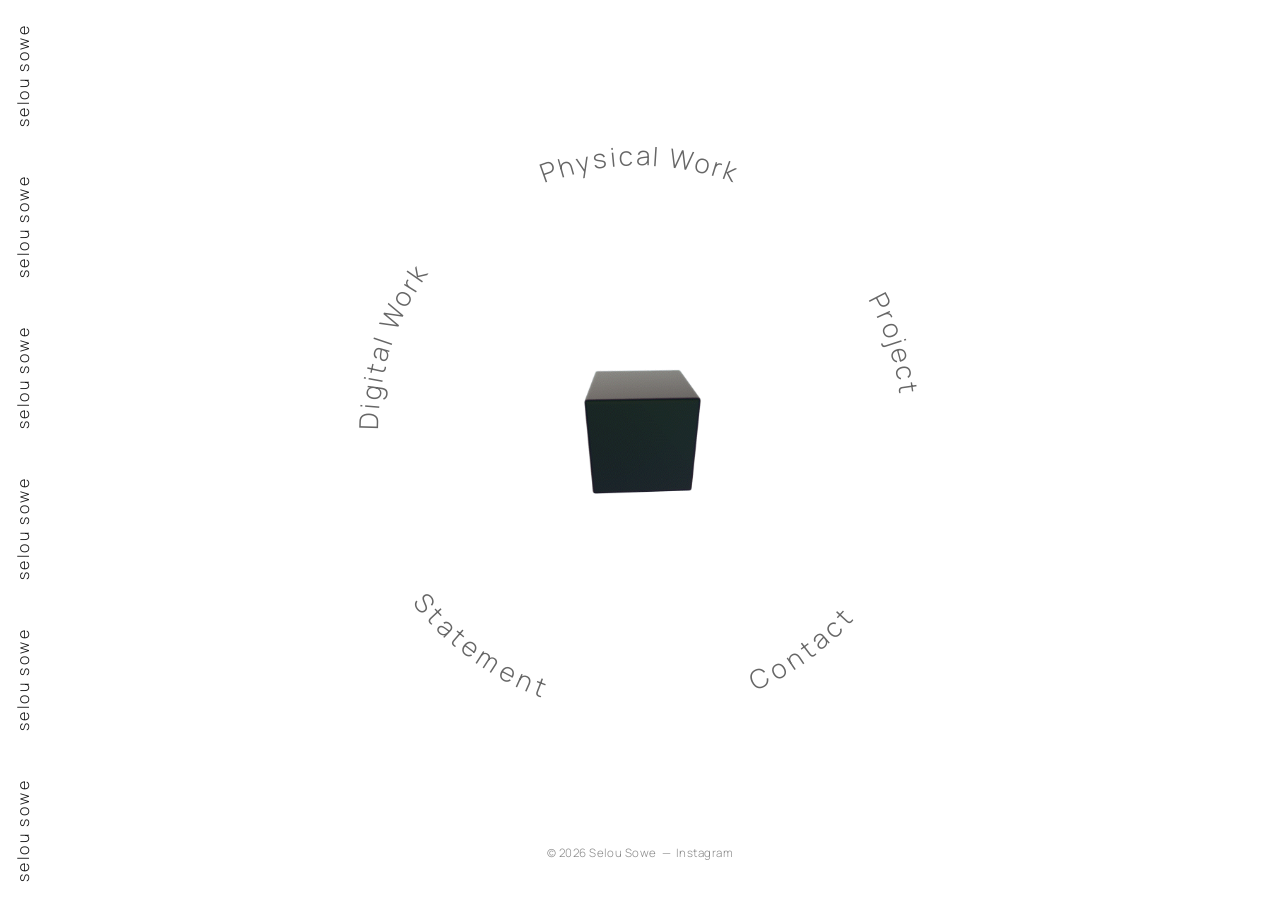
==== index.html @ 82898636 "first upload" ====
<!DOCTYPE html>
<html lang="de">
<head>
  <meta charset="UTF-8">
  <title>Selou Sowe</title>
  <meta name="viewport" content="width=device-width, initial-scale=1.0">
  <meta name="description" content="Selou Sowe — physical and digital artwork.">
  <link rel="stylesheet" href="stylesEM.css">
</head>
<body class="index-page">

  <!-- Vertical stream — scrolls upward, seamless loop -->
  <div class="title-stream" aria-hidden="true">
    <div class="title-scroll">
      <span class="index-title">Selou Sowe</span>
      <span class="index-title">Selou Sowe</span>
      <span class="index-title">Selou Sowe</span>
      <span class="index-title">Selou Sowe</span>
      <span class="index-title">Selou Sowe</span>
      <span class="index-title">Selou Sowe</span>
      <span class="index-title">Selou Sowe</span>
      <span class="index-title">Selou Sowe</span>
      <span class="index-title">Selou Sowe</span>
      <span class="index-title">Selou Sowe</span>
      <!-- duplicate set for seamless loop -->
      <span class="index-title">Selou Sowe</span>
      <span class="index-title">Selou Sowe</span>
      <span class="index-title">Selou Sowe</span>
      <span class="index-title">Selou Sowe</span>
      <span class="index-title">Selou Sowe</span>
      <span class="index-title">Selou Sowe</span>
      <span class="index-title">Selou Sowe</span>
      <span class="index-title">Selou Sowe</span>
      <span class="index-title">Selou Sowe</span>
      <span class="index-title">Selou Sowe</span>
    </div>
  </div>
  <h1 class="sr-only">Selou Sowe</h1>

  <header class="index-header">
    <div class="index-orbit">

      <svg class="orbit-svg" viewBox="0 0 520 520" xmlns="http://www.w3.org/2000/svg" aria-label="Navigation">
        <defs>
          <path id="arc-top" d="M 60 260 A 200 200 0 0 1 460 260"/>
          <path id="arc-bot" d="M 60 260 A 200 200 0 0 0 460 260"/>
        </defs>

        <!-- Top arc — Digital Work 10% · Physical Work 50% · Project 90% -->
        <a href="digitalwork.html">
          <text><textPath href="#arc-top" startOffset="10%" text-anchor="middle">Digital Work</textPath></text>
        </a>
        <a href="physicalwork.html">
          <text><textPath href="#arc-top" startOffset="50%" text-anchor="middle">Physical Work</textPath></text>
        </a>
        <a href="project.html">
          <text><textPath href="#arc-top" startOffset="90%" text-anchor="middle">Project</textPath></text>
        </a>

        <!-- Bottom arc — Statement 30% · Contact 70% -->
        <a href="statement.html">
          <text dy="1em"><textPath href="#arc-bot" startOffset="30%" text-anchor="middle">Statement</textPath></text>
        </a>
        <a href="contact.html">
          <text dy="1em"><textPath href="#arc-bot" startOffset="70%" text-anchor="middle">Contact</textPath></text>
        </a>
      </svg>

      <img class="index-gif" src="Wurfel.gif" alt="Würfel — Selou Sowe">
    </div>
  </header>

  <footer class="index-footer">
    <p>&copy; <span id="year"></span> Selou Sowe &nbsp;&mdash;&nbsp; <a href="https://www.instagram.com/selou_sowe/" target="_blank" rel="noopener">Instagram</a></p>
    <script>document.getElementById('year').textContent = new Date().getFullYear();</script>
  </footer>

</body>
</html>
---- stylesEM.css ----
@import url('https://fonts.googleapis.com/css2?family=Manrope:wght@200;300;400&display=swap');

*, *::before, *::after {
  box-sizing: border-box;
  margin: 0;
  padding: 0;
}

:root {
  --text: #1a1a1a;
  --muted: #888;
  --border: #e0e0e0;
  --bg: #ffffff;
  --max-w: 1200px;
  --pad: 2rem;
}

html {
  font-family: 'Manrope', sans-serif;
  font-weight: 300;
  color: var(--text);
  background: var(--bg);
  -webkit-font-smoothing: antialiased;
}

body {
  min-height: 100vh;
}

ul { list-style: none; }

a {
  color: inherit;
  text-decoration: none;
}

a:hover { color: chartreuse; }

img {
  display: block;
  max-width: 100%;
  height: auto;
}


/* ── Index ───────────────────────────────────────────────── */

.index-page {
  display: flex;
  flex-direction: column;
  min-height: 100vh;
  padding: var(--pad);
}

.index-header {
  flex: 1;
  display: flex;
  flex-direction: column;
  align-items: center;
  justify-content: center;
  text-align: center;
  padding: 2rem 0;
}

/* Vertical stream — scrolls upward on the left */
.title-stream {
  position: fixed;
  left: 0;
  top: 0;
  width: auto;
  height: 100vh;
  overflow: hidden;
  pointer-events: none;
  z-index: 10;
}

.title-scroll {
  display: flex;
  flex-direction: column;
  animation: stream-up 40s linear infinite;
}

.index-title {
  display: block;
  writing-mode: vertical-rl;
  transform: rotate(180deg);
  font-size: 1rem;
  font-weight: 300;
  letter-spacing: 0.15em;
  color: var(--text);
  padding: 1.5rem 0.75rem;
  white-space: nowrap;
  text-transform: lowercase;
}

/* translateY(-50%) = shift up by exactly one set (10 items), then snap back */
@keyframes stream-up {
  from { transform: translateY(0); }
  to   { transform: translateY(-50%); }
}

.sr-only {
  position: absolute;
  width: 1px; height: 1px;
  overflow: hidden;
  clip: rect(0,0,0,0);
  white-space: nowrap;
}

/* Orbit: SVG ring with gif overlaid in the centre */
.index-orbit {
  position: relative;
  width: 680px;
  max-width: 90vw;
}

.orbit-svg {
  display: block;
  width: 100%;
  height: auto;
  animation: orbit-spin 65s linear infinite;
  transform-origin: center center;
}

.index-orbit:hover .orbit-svg {
  animation-play-state: paused;
}

@keyframes orbit-spin {
  from { transform: rotate(0deg); }
  to   { transform: rotate(360deg); }
}

/* SVG text styling */
.orbit-svg a text {
  font-family: 'Manrope', sans-serif;
  font-size: 20px;
  font-weight: 300;
  letter-spacing: 2px;
  fill: #666;
  transition: fill 0.2s;
  cursor: pointer;
}

.orbit-svg a:hover text { fill: chartreuse; }

.index-gif {
  position: absolute;
  top: 50%;
  left: 50%;
  transform: translate(-50%, -50%);
  width: 42%;
  height: auto;
  pointer-events: none;
}

.index-footer {
  text-align: center;
  font-size: 0.72rem;
  color: var(--muted);
  padding: 1.5rem 0 0.5rem;
  letter-spacing: 0.04em;
}

.index-footer a { color: var(--muted); }
.index-footer a:hover { color: chartreuse; }


/* ── Site Nav (inner pages) ──────────────────────────────── */

.site-nav {
  position: sticky;
  top: 0;
  z-index: 100;
  background: var(--bg);
  border-bottom: 1px solid var(--border);
  padding: 1.2rem var(--pad);
  display: flex;
  align-items: baseline;
  justify-content: space-between;
  gap: 1.5rem;
}

.site-nav .home-link {
  font-size: 0.78rem;
  letter-spacing: 0.1em;
  text-transform: uppercase;
  white-space: nowrap;
  color: var(--text);
}

.site-nav ul {
  display: flex;
  gap: 2rem;
  flex-wrap: wrap;
}

.site-nav ul a {
  font-size: 0.72rem;
  letter-spacing: 0.08em;
  text-transform: uppercase;
  color: var(--muted);
}

.site-nav ul a:hover { color: chartreuse; }


/* ── Page wrapper ────────────────────────────────────────── */

.page-content {
  max-width: var(--max-w);
  margin: 0 auto;
  padding: 4rem var(--pad) 6rem;
}


/* ── Work pages (physical / digital) ────────────────────── */

.work-section {
  margin-bottom: 7rem;
}

.work-section:last-child {
  margin-bottom: 0;
}

.work-image {
  margin-bottom: 1rem;
}

.work-section-title {
  font-size: 0.8rem;
  font-weight: 400;
  letter-spacing: 0.06em;
  text-transform: uppercase;
  margin-bottom: 0.5rem;
}

.work-caption {
  font-size: 0.82rem;
  color: var(--muted);
  line-height: 1.65;
  margin-bottom: 2rem;
  max-width: 80ch;
}

.work-text {
  font-size: 0.95rem;
  line-height: 1.85;
  color: var(--text);
  max-width: 70ch;
  margin-bottom: 2.5rem;
  text-align: justify;
}

.work-text a:hover { color: chartreuse; }

.work-grid {
  display: grid;
  grid-template-columns: 1fr 1fr;
  gap: 1rem;
  margin-bottom: 1rem;
}

@media (max-width: 600px) {
  .work-grid { grid-template-columns: 1fr; }
  .work-grid-2 { grid-template-columns: 1fr; }
}

.video-wrap {
  position: relative;
  padding-bottom: 56.25%;
  height: 0;
  margin-bottom: 2.5rem;
}

.video-wrap iframe {
  position: absolute;
  inset: 0;
  width: 100%;
  height: 100%;
  border: none;
}

.gif-overlay-wrap {
  position: relative;
  display: block;
  margin-bottom: 2.5rem;
}

.gif-overlay-wrap > img:first-child {
  display: block;
  width: 100%;
  height: auto;
}

.gif-float {
  position: absolute;
  top: 1rem;
  left: 1rem;
  width: 200px;
  height: auto;
  pointer-events: none;
}

/* When the image has shrunk to roughly half its desktop size,
   move the gif above the image instead */
@media (max-width: 640px) {
  .gif-overlay-wrap {
    display: flex;
    flex-direction: column;
  }

  .gif-float {
    position: static;
    order: -1;
    width: 120px;
    margin-bottom: 0.75rem;
  }
}


/* ── Digital Work — dark theme ───────────────────────────── */

.digital-page {
  background: #111;
  color: #d8d8d8;
}

.digital-page .site-nav {
  background: #111;
  border-bottom-color: #333;
}

.digital-page .home-link { color: #d8d8d8; }

.digital-page .site-nav ul a { color: #777; }
.digital-page .site-nav ul a:hover { color: chartreuse; }

.digital-page .work-section-title { color: #d8d8d8; }
.digital-page .work-caption { color: #aaa; }
.digital-page .work-caption a { color: #aaa; }
.digital-page .work-caption a:hover { color: chartreuse; }

.digital-page .work-text { color: #d8d8d8; max-width: none; }
.digital-page .work-caption { max-width: none; }
.digital-page .work-text a:hover { color: chartreuse; }

.digital-page .work-cover-bar { border-bottom-color: #333; }
.digital-page .work-cover-title { color: #d8d8d8; }
.digital-page .work-expand-label { color: #999; }
.digital-page .work-cover:hover .work-expand-label { color: #d8d8d8; }
.digital-page .work-close-btn { color: #666; }
.digital-page .work-close-btn:hover { color: #d8d8d8; }

.digital-page .work-section + .work-section { border-top-color: #333; }

/* Keep gif-float unaffected by work-cover-figure img styles */
.work-cover-figure .gif-float {
  position: absolute;
  top: 1rem;
  left: 1rem;
  width: 200px;
  height: auto;
  max-height: none;
  object-fit: initial;
  pointer-events: none;
}


/* ── Project ─────────────────────────────────────────────── */

.project-page .page-content {
  padding-top: 3rem;
}

.project-intro {
  position: relative;
  margin-bottom: 3rem;
}

.project-intro > img {
  display: block;
  width: 70%;
  height: auto;
  margin-left: auto;
}

.project-meta {
  position: absolute;
  top: 28%;
  left: 0;
  width: 34%;
}

.project-meta p {
  font-size: 0.9rem;
  line-height: 1.85;
  margin-bottom: 1.5rem;
  color: var(--text);
}

.project-meta p:last-child {
  margin-bottom: 0;
}

.project-description {
  margin-bottom: 4rem;
}

.project-description p {
  font-size: 0.9rem;
  line-height: 1.85;
  margin-bottom: 1.5rem;
  color: var(--text);
  text-align: justify;
}

.project-description p:last-child {
  margin-bottom: 0;
}

.project-slider {
  margin-bottom: 3rem;
}

.project-slider .slide-solo .slide-figure img,
#tmdh .slide-figure img,
.sotgw-slider .slide-figure img {
  width: 100%;
  height: auto;
  max-height: 75vh;
  object-fit: unset;
}


.project-slider .slider-prev,
.project-slider .slider-next {
  top: 50%;
  background: rgba(0, 0, 0, 0.5);
  width: 2.4rem;
  height: 3.4rem;
}

.project-slider .slider-prev:hover,
.project-slider .slider-next:hover {
  background: rgba(0, 0, 0, 0.75);
}


/* ── Statement ───────────────────────────────────────────── */

.statement-content {
  max-width: 68ch;
  margin: 0 auto;
  padding: 5rem var(--pad);
}

.statement-content p {
  font-size: 0.95rem;
  line-height: 1.9;
  color: var(--text);
  margin-bottom: 1.75rem;
  text-align: justify;
}

.statement-content p:last-child {
  color: var(--muted);
  margin-bottom: 0;
}


/* ── Contact ─────────────────────────────────────────────── */

.contact-page {
  display: flex;
  flex-direction: column;
}

.contact-content {
  flex: 1;
  display: flex;
  align-items: center;
  justify-content: center;
  padding: 2rem var(--pad);
}

.contact-items {
  display: flex;
  flex-direction: column;
  align-items: center;
  gap: 1.4rem;
}

.contact-icons {
  display: flex;
  justify-content: space-between;
  align-items: center;
  width: 100%;
}

.contact-icon-link {
  display: flex;
  color: var(--text);
  transition: color 0.2s ease;
}

.contact-icon-link:hover {
  color: chartreuse;
}

.contact-icon-link svg {
  height: 5rem;
  width: auto;
  display: block;
}

.portfolio-btn {
  display: block;
  width: 100%;
  text-align: center;
  padding: 0.5rem 0.85rem;
  border: 1px solid var(--text);
  font-family: 'Manrope', sans-serif;
  font-size: 0.72rem;
  font-weight: 300;
  letter-spacing: 0.14em;
  text-transform: uppercase;
  color: var(--text);
  text-decoration: none;
  transition: background 0.25s ease, color 0.25s ease, border-color 0.25s ease;
}

.portfolio-btn:hover {
  background: chartreuse;
  border-color: chartreuse;
  color: #1a1a1a;
}


/* ── Page footer ─────────────────────────────────────────── */

.page-footer {
  border-top: 1px solid var(--border);
  padding: 2rem var(--pad);
  font-size: 0.7rem;
  color: var(--muted);
  line-height: 1.65;
  max-width: var(--max-w);
  margin: 0 auto;
}


/* ── Collapsible work sections ───────────────────────────── */

.work-cover {
  cursor: pointer;
  display: block;
  outline: none;
}

.work-cover-figure {
  margin-bottom: 0.75rem;
}

.work-cover-figure img {
  display: block;
  width: 100%;
  height: auto;
  max-height: 80vh;
  object-fit: cover;
  object-position: center;
  transition: opacity 0.2s ease;
}

.work-cover:hover .work-cover-figure img {
  opacity: 0.93;
}

.work-cover-bar {
  display: flex;
  justify-content: space-between;
  align-items: baseline;
  padding: 0.75rem 0;
  border-bottom: 1px solid var(--border);
}

.work-cover-title {
  font-size: 0.78rem;
  font-weight: 400;
  letter-spacing: 0.08em;
  text-transform: uppercase;
  color: var(--text);
}

.work-expand-label {
  font-size: 0.68rem;
  letter-spacing: 0.1em;
  text-transform: uppercase;
  color: var(--muted);
  user-select: none;
  transition: color 0.2s ease;
}

.work-cover:hover .work-expand-label {
  color: var(--text);
}

/* Smooth expand — click only */
.work-body {
  display: grid;
  grid-template-rows: 0fr;
  transition: grid-template-rows 0.55s cubic-bezier(0.4, 0, 0.2, 1);
}

.work-body-inner {
  overflow: hidden;
  padding-top: 0;
  transition: padding-top 0.55s cubic-bezier(0.4, 0, 0.2, 1);
}

.work-section.is-open .work-body {
  grid-template-rows: 1fr;
}

.work-section.is-open .work-body-inner {
  padding-top: 2.5rem;
}

/* ── SOTGW Slider ────────────────────────────────────────── */

.sotgw-slider {
  margin-bottom: 3rem;
}

/* Viewport clips the track; arrows sit on top */
.slider-wrapper {
  position: relative;
}

.slider-viewport {
  overflow: hidden;
}

.slider-track {
  display: flex;
  transition: transform 0.45s cubic-bezier(0.4, 0, 0.2, 1);
  will-change: transform;
  align-items: flex-start;
}

.slide {
  min-width: 100%;
  max-width: 100%;
  flex-shrink: 0;
  box-sizing: border-box;
}

.slide-pair {
  display: grid;
  grid-template-columns: 1fr 1fr;
  gap: 1.5rem;
  align-items: start;
}

.slide-solo {
  display: flex;
  justify-content: center;
}

.slide-figure {
  margin: 0;
}

/* Portrait pairs: full column width, full image visible, capped by height */
.slide-pair .slide-figure img {
  display: block;
  width: 100%;
  height: 52vh;
  object-fit: contain;
  object-position: top center;
  background: transparent;
}

/* Solo landscape: same height cap, full image visible */
.slide-solo .slide-figure img {
  display: block;
  width: 100%;
  height: 52vh;
  object-fit: contain;
  object-position: top center;
  background: transparent;
}

.slide-figure figcaption {
  padding-top: 0.55rem;
}

.slide-cap-title {
  display: block;
  font-size: 0.78rem;
  color: var(--text);
  line-height: 1.5;
  margin-bottom: 0.15rem;
  text-align: justify;
}

.slide-cap-materials {
  display: block;
  font-size: 0.75rem;
  color: var(--muted);
  line-height: 1.5;
}

/* Arrows — overlaid on image area, grey oval */
.slider-prev,
.slider-next {
  position: absolute;
  top: 50%;
  transform: translateY(-50%);
  z-index: 10;
  background: rgba(130, 130, 130, 0.5);
  border: none;
  border-radius: 2rem;
  width: 2rem;
  height: 3rem;
  display: flex;
  align-items: center;
  justify-content: center;
  cursor: pointer;
  color: #fff;
  font-size: 0.85rem;
  line-height: 1;
  padding: 0;
  transition: background 0.2s ease;
  user-select: none;
}

.slider-prev { left: 0.6rem; }
.slider-next { right: 0.6rem; }

.slider-prev:hover,
.slider-next:hover {
  background: rgba(80, 80, 80, 0.7);
}

.slider-prev:disabled,
.slider-next:disabled {
  opacity: 0.35;
  cursor: default;
}

.slider-footer {
  margin-top: 0.85rem;
}

.slider-counter {
  font-size: 0.7rem;
  color: var(--muted);
  letter-spacing: 0.08em;
}

/* Description — full width, justified */
.sotgw-description {
  border-top: 1px solid var(--border);
  padding-top: 2rem;
  max-width: none;
}

.sotgw-title {
  font-size: 1.5rem;
  font-weight: 300;
  letter-spacing: 0.04em;
  margin-bottom: 0.5rem;
}

.sotgw-description .work-text {
  max-width: none;
  text-align: justify;
  margin-bottom: 1.25rem;
}

.sotgw-description .work-text:last-child {
  margin-bottom: 0;
}

/* Separator between projects */
.work-section + .work-section {
  border-top: 1px solid var(--border);
  padding-top: 4rem;
}

/* Plain (always-visible) sections */
.work-section--plain .work-cover-figure {
  margin-bottom: 1rem;
}

/* Click-to-close button at bottom of expanded sections */
.work-close-btn {
  display: none;
  background: none;
  border: none;
  cursor: pointer;
  font-family: inherit;
  font-size: 0.68rem;
  letter-spacing: 0.1em;
  text-transform: uppercase;
  color: var(--muted);
  padding: 0;
  margin-top: 2rem;
  transition: color 0.2s ease;
}

.work-close-btn:hover {
  color: var(--text);
}

.work-section.is-open .work-close-btn {
  display: inline-block;
}

@media (max-width: 600px) {
  .slide-pair { grid-template-columns: 1fr; }
  .slide-pair .slide-figure img,
  .slide-solo .slide-figure img { height: auto; max-height: 50vh; width: 100%; }
}

/* TMDH image layouts */
.tmdh-pair {
  display: grid;
  grid-template-columns: 1fr 1fr;
  gap: 1rem;
  margin-bottom: 1rem;
  align-items: start;
}

.tmdh-fig {
  margin: 0;
}

.tmdh-fig img {
  display: block;
  width: 100%;
  height: auto;
  max-height: 80vh;
  object-fit: contain;
  object-position: top left;
}

@media (max-width: 720px) {
  .tmdh-pair { grid-template-columns: 1fr; }
}

/* 2-column image grid for paired shots */
.work-grid-2 {
  display: grid;
  grid-template-columns: 1fr 1fr;
  gap: 1rem;
  margin-bottom: 2.5rem;
}

.work-grid-2 .work-figure {
  margin-bottom: 0;
}


/* Figures with captions */
.work-figure {
  margin: 0 0 2.5rem 0;
}

.work-figure img {
  display: block;
  width: 100%;
  height: auto;
  max-height: 80vh;
  object-fit: cover;
  object-position: center;
}

.work-figcaption {
  font-size: 0.78rem;
  color: var(--muted);
  line-height: 1.6;
  padding-top: 0.5rem;
}

.figcap-materials {
  font-size: 0.75rem;
  color: var(--muted);
}

/* Text block inside expanded area */
.work-text-block {
  padding-top: 1rem;
}

.work-text-block .work-text {
  margin-bottom: 1.25rem;
}

.work-text-block .work-text:last-child {
  margin-bottom: 2rem;
}

/* ── Responsive ──────────────────────────────────────────── */

@media (max-width: 720px) {
  :root { --pad: 1.25rem; }

  .site-nav {
    flex-direction: column;
    gap: 0.85rem;
  }

  .site-nav ul {
    gap: 1rem;
  }

  .project-meta {
    position: static;
    width: 100%;
    margin-bottom: 2rem;
  }

  .gif-row img {
    width: 140px;
    height: 140px;
  }
}
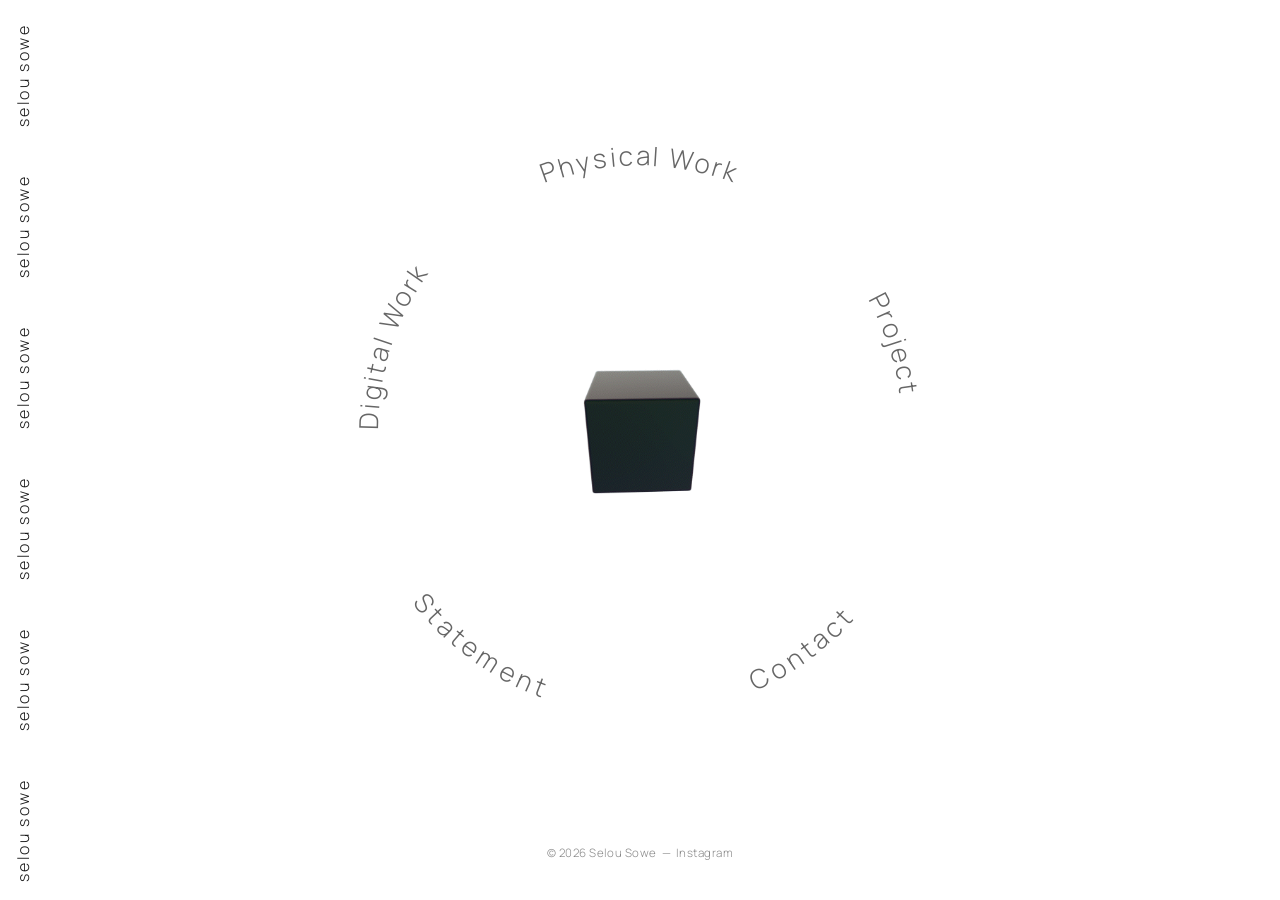
==== commit 55330141: "second post" ====
--- a/index.html
+++ b/index.html
@@ -1,11 +1,48 @@
 <!DOCTYPE html>
-<html lang="de">
+<html lang="en">
 <head>
   <meta charset="UTF-8">
-  <title>Selou Sowe</title>
   <meta name="viewport" content="width=device-width, initial-scale=1.0">
-  <meta name="description" content="Selou Sowe — physical and digital artwork.">
+  <title>Selou Sowe — Artist</title>
+  <meta name="description" content="Selou Sowe — sculptor and video artist. Physical sculptures in epoxy resin, galvanised steel, and barbed wire. Digital essay films exploring power, control, and the relationship between humans and nature.">
+  <link rel="canonical" href="https://selousowe.com/">
+
+  <!-- Open Graph -->
+  <meta property="og:type" content="website">
+  <meta property="og:url" content="https://selousowe.com/">
+  <meta property="og:site_name" content="Selou Sowe">
+  <meta property="og:title" content="Selou Sowe — Artist">
+  <meta property="og:description" content="Selou Sowe — sculptor and video artist. Physical sculptures in epoxy resin, galvanised steel, and barbed wire. Digital essay films exploring power, control, and the relationship between humans and nature.">
+  <meta property="og:image" content="https://selousowe.com/TMTDH%201.jpg">
+  <meta property="og:locale" content="en_GB">
+
+  <!-- Twitter Card -->
+  <meta name="twitter:card" content="summary_large_image">
+  <meta name="twitter:title" content="Selou Sowe — Artist">
+  <meta name="twitter:description" content="Selou Sowe — sculptor and video artist. Physical sculptures in epoxy resin, galvanised steel, and barbed wire. Digital essay films exploring power, control, and the relationship between humans and nature.">
+  <meta name="twitter:image" content="https://selousowe.com/TMTDH%201.jpg">
+
+  <!-- Fonts -->
+  <link rel="preconnect" href="https://fonts.googleapis.com">
+  <link rel="preconnect" href="https://fonts.gstatic.com" crossorigin>
+  <link rel="stylesheet" href="https://fonts.googleapis.com/css2?family=Manrope:wght@200;300;400&display=swap">
+
   <link rel="stylesheet" href="stylesEM.css">
+
+  <!-- Structured data -->
+  <script type="application/ld+json">
+  {
+    "@context": "https://schema.org",
+    "@type": "Person",
+    "name": "Selou Sowe",
+    "url": "https://selousowe.com",
+    "sameAs": ["https://www.instagram.com/selou_sowe/"],
+    "jobTitle": "Artist",
+    "description": "Selou Sowe is a sculptor and video artist whose work explores the overlap of synthetic and organic structures, examining themes of power, control, white supremacy, patriarchy, and the relationship between humans and nature.",
+    "email": "mailto:selou.m.sowe@gmail.com",
+    "knowsAbout": ["Sculpture", "Video Art", "Installation Art", "Contemporary Art", "Epoxy Resin Sculpture"]
+  }
+  </script>
 </head>
 <body class="index-page">
 
@@ -66,7 +103,7 @@
         </a>
       </svg>
 
-      <img class="index-gif" src="Wurfel.gif" alt="Würfel — Selou Sowe">
+      <img class="index-gif" src="Wurfel.gif" alt="Würfel — Selou Sowe" fetchpriority="high" decoding="async">
     </div>
   </header>
 
--- a/stylesEM.css
+++ b/stylesEM.css
@@ -1,4 +1,4 @@
-@import url('https://fonts.googleapis.com/css2?family=Manrope:wght@200;300;400&display=swap');
+/* Google Fonts loaded via <link> tags in HTML for better performance */
 
 *, *::before, *::after {
   box-sizing: border-box;
@@ -633,6 +633,15 @@
   margin-bottom: 3rem;
 }
 
+.slider-label {
+  margin: 0 0 0.6rem 0;
+  font-size: 0.68rem;
+  letter-spacing: 0.1em;
+  text-transform: uppercase;
+  color: var(--muted);
+  text-align: right;
+}
+
 /* Viewport clips the track; arrows sit on top */
 .slider-wrapper {
   position: relative;
@@ -689,6 +698,23 @@
   height: 52vh;
   object-fit: contain;
   object-position: top center;
+  background: transparent;
+}
+
+/* Solo full-fill: image covers the entire slider window */
+.slide-fill {
+  display: block;
+}
+.slide-fill .slide-figure {
+  width: 100%;
+  margin: 0;
+}
+.slide-fill .slide-figure img {
+  display: block;
+  width: 100%;
+  height: 52vh;
+  object-fit: cover;
+  object-position: center;
   background: transparent;
 }
 
@@ -760,6 +786,16 @@
   letter-spacing: 0.08em;
 }
 
+/* SOTGW slider — images match cover width and scale up */
+.sotgw-slider .slide-pair .slide-figure img,
+.sotgw-slider .slide-solo .slide-figure img {
+  height: auto;
+  max-height: 80vh;
+  width: 100%;
+  object-fit: cover;
+  object-position: center;
+}
+
 /* Description — full width, justified */
 .sotgw-description {
   border-top: 1px solid var(--border);
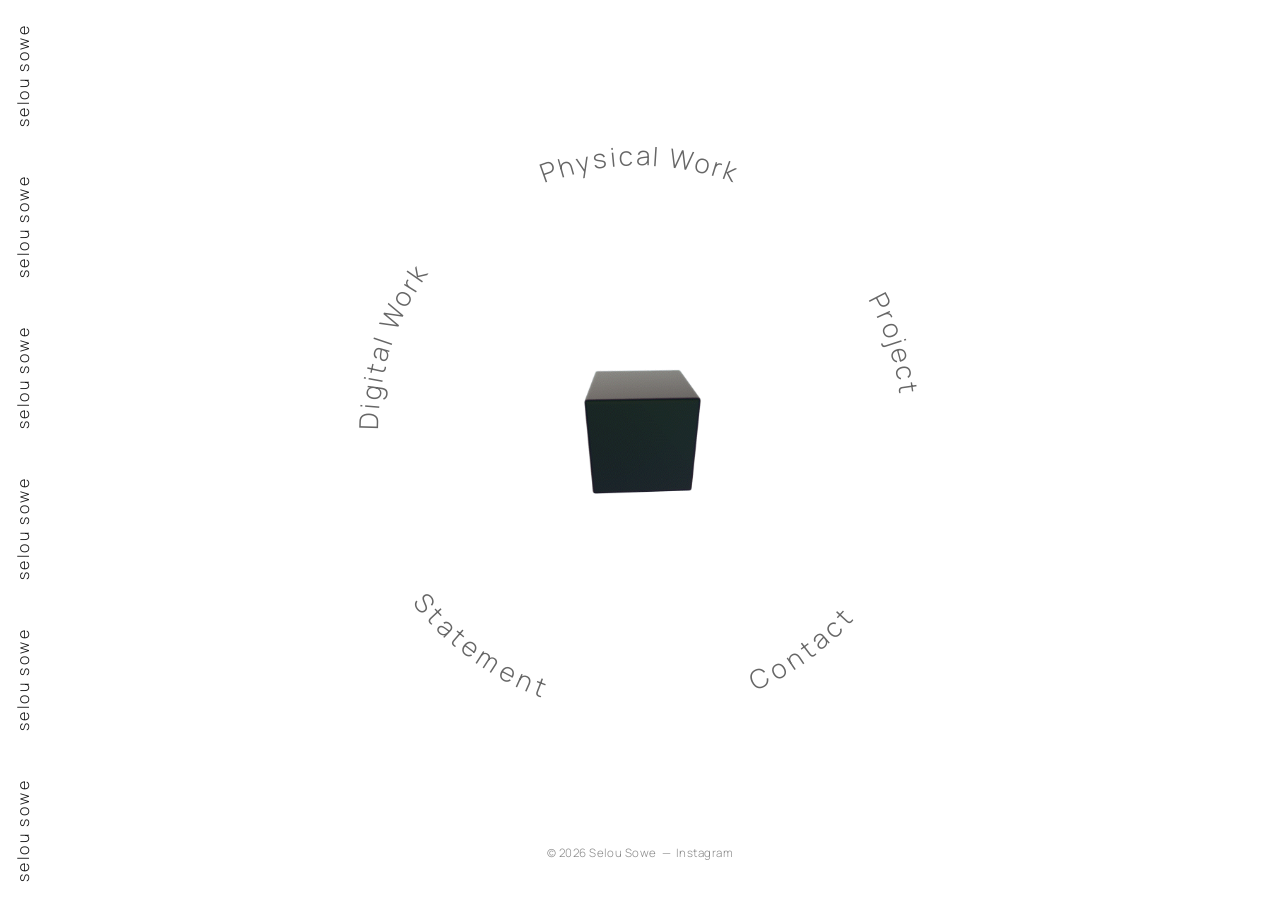
==== commit 5f38638d: "3d change" ====
--- a/index.html
+++ b/index.html
@@ -3,8 +3,8 @@
 <head>
   <meta charset="UTF-8">
   <meta name="viewport" content="width=device-width, initial-scale=1.0">
-  <title>Selou Sowe — Artist</title>
-  <meta name="description" content="Selou Sowe — sculptor and video artist. Physical sculptures in epoxy resin, galvanised steel, and barbed wire. Digital essay films exploring power, control, and the relationship between humans and nature.">
+  <title>Selou Sowe &lt;3333</title>
+  <meta name="description" content="Selou Sowe, sculptor and video artist.">
   <link rel="canonical" href="https://selousowe.com/">
 
   <!-- Open Graph -->
@@ -12,14 +12,14 @@
   <meta property="og:url" content="https://selousowe.com/">
   <meta property="og:site_name" content="Selou Sowe">
   <meta property="og:title" content="Selou Sowe — Artist">
-  <meta property="og:description" content="Selou Sowe — sculptor and video artist. Physical sculptures in epoxy resin, galvanised steel, and barbed wire. Digital essay films exploring power, control, and the relationship between humans and nature.">
+  <meta property="og:description" content="Selou Sowe, sculptor and video artist.">
   <meta property="og:image" content="https://selousowe.com/TMTDH%201.jpg">
   <meta property="og:locale" content="en_GB">
 
   <!-- Twitter Card -->
   <meta name="twitter:card" content="summary_large_image">
   <meta name="twitter:title" content="Selou Sowe — Artist">
-  <meta name="twitter:description" content="Selou Sowe — sculptor and video artist. Physical sculptures in epoxy resin, galvanised steel, and barbed wire. Digital essay films exploring power, control, and the relationship between humans and nature.">
+  <meta name="twitter:description" content="Selou Sowe, sculptor and video artist.">
   <meta name="twitter:image" content="https://selousowe.com/TMTDH%201.jpg">
 
   <!-- Fonts -->
--- a/stylesEM.css
+++ b/stylesEM.css
@@ -298,7 +298,7 @@
   position: absolute;
   top: 1rem;
   left: 1rem;
-  width: 200px;
+  width: 20%;
   height: auto;
   pointer-events: none;
 }
@@ -314,7 +314,7 @@
   .gif-float {
     position: static;
     order: -1;
-    width: 120px;
+    width: 25%;
     margin-bottom: 0.75rem;
   }
 }
@@ -360,7 +360,7 @@
   position: absolute;
   top: 1rem;
   left: 1rem;
-  width: 200px;
+  width: 20%;
   height: auto;
   max-height: none;
   object-fit: initial;
@@ -859,6 +859,7 @@
   .slide-pair { grid-template-columns: 1fr; }
   .slide-pair .slide-figure img,
   .slide-solo .slide-figure img { height: auto; max-height: 50vh; width: 100%; }
+  .slider-label { display: none; }
 }
 
 /* TMDH image layouts */
